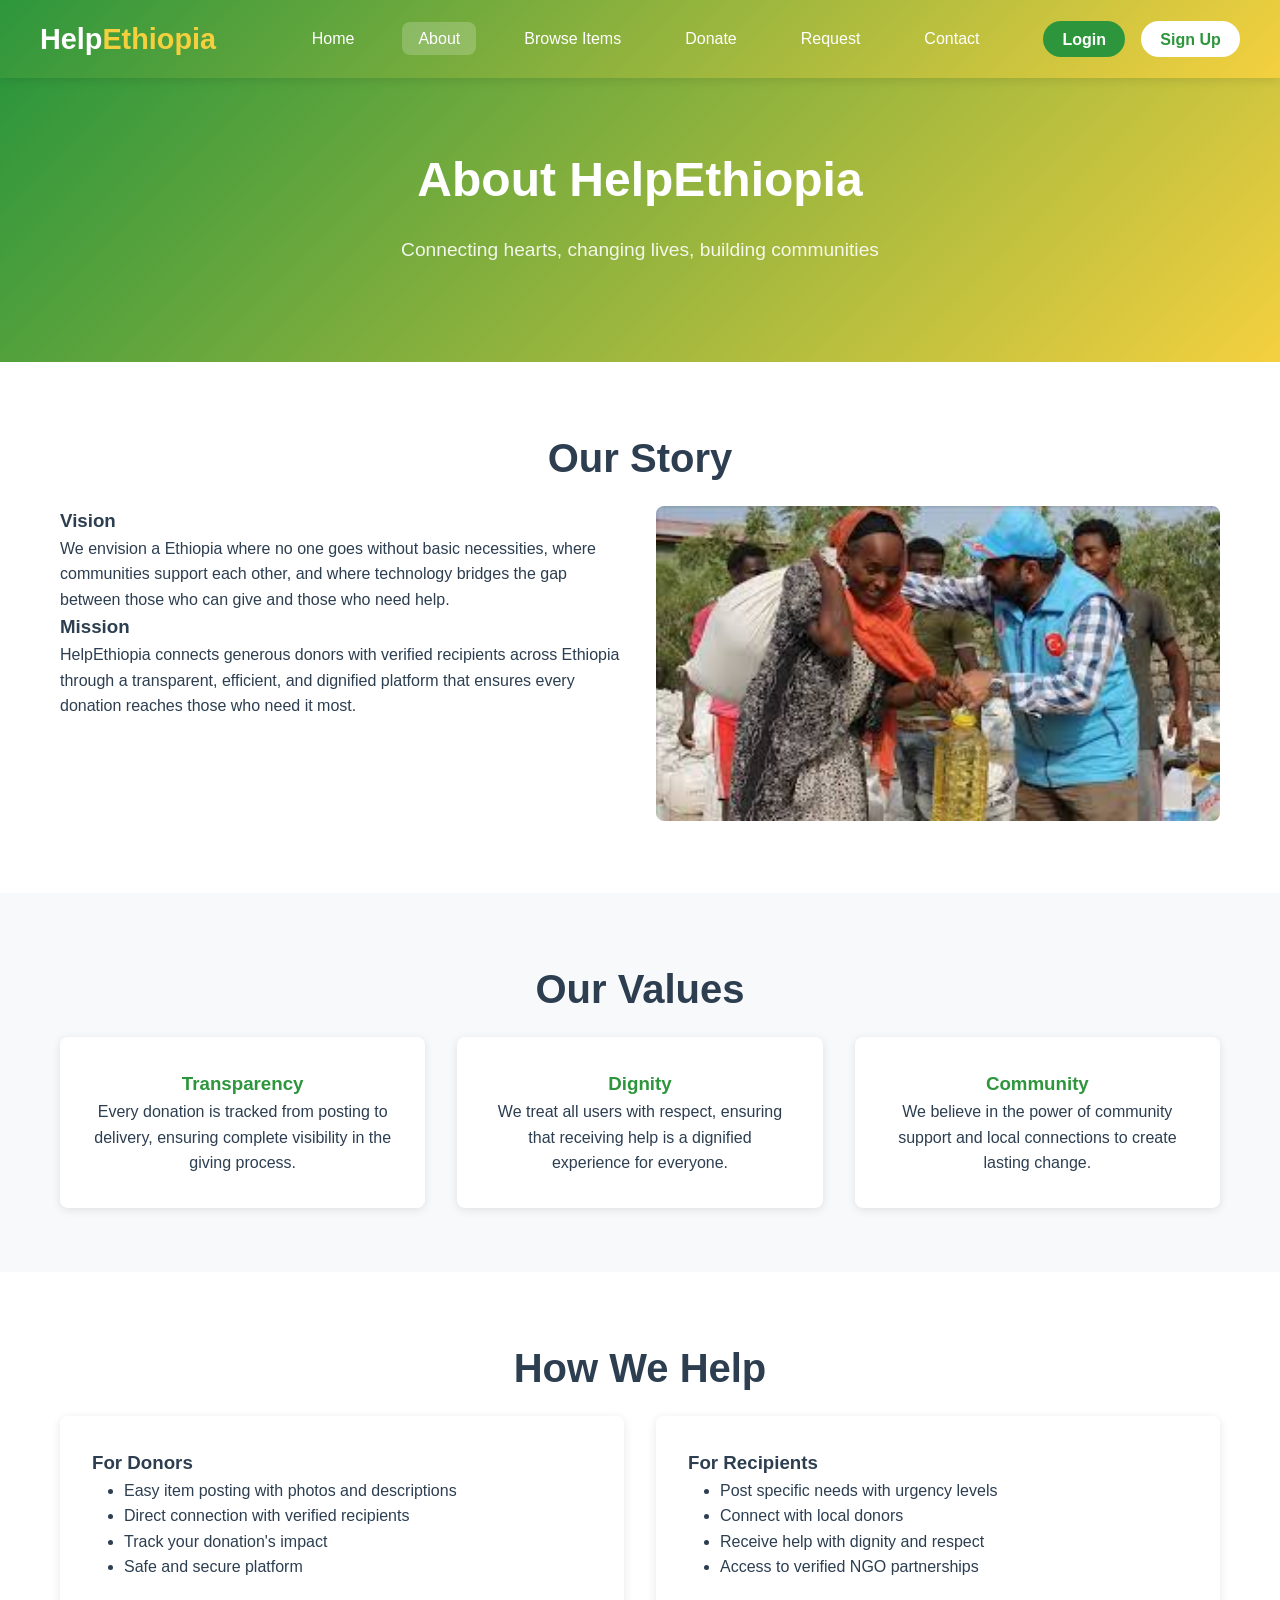
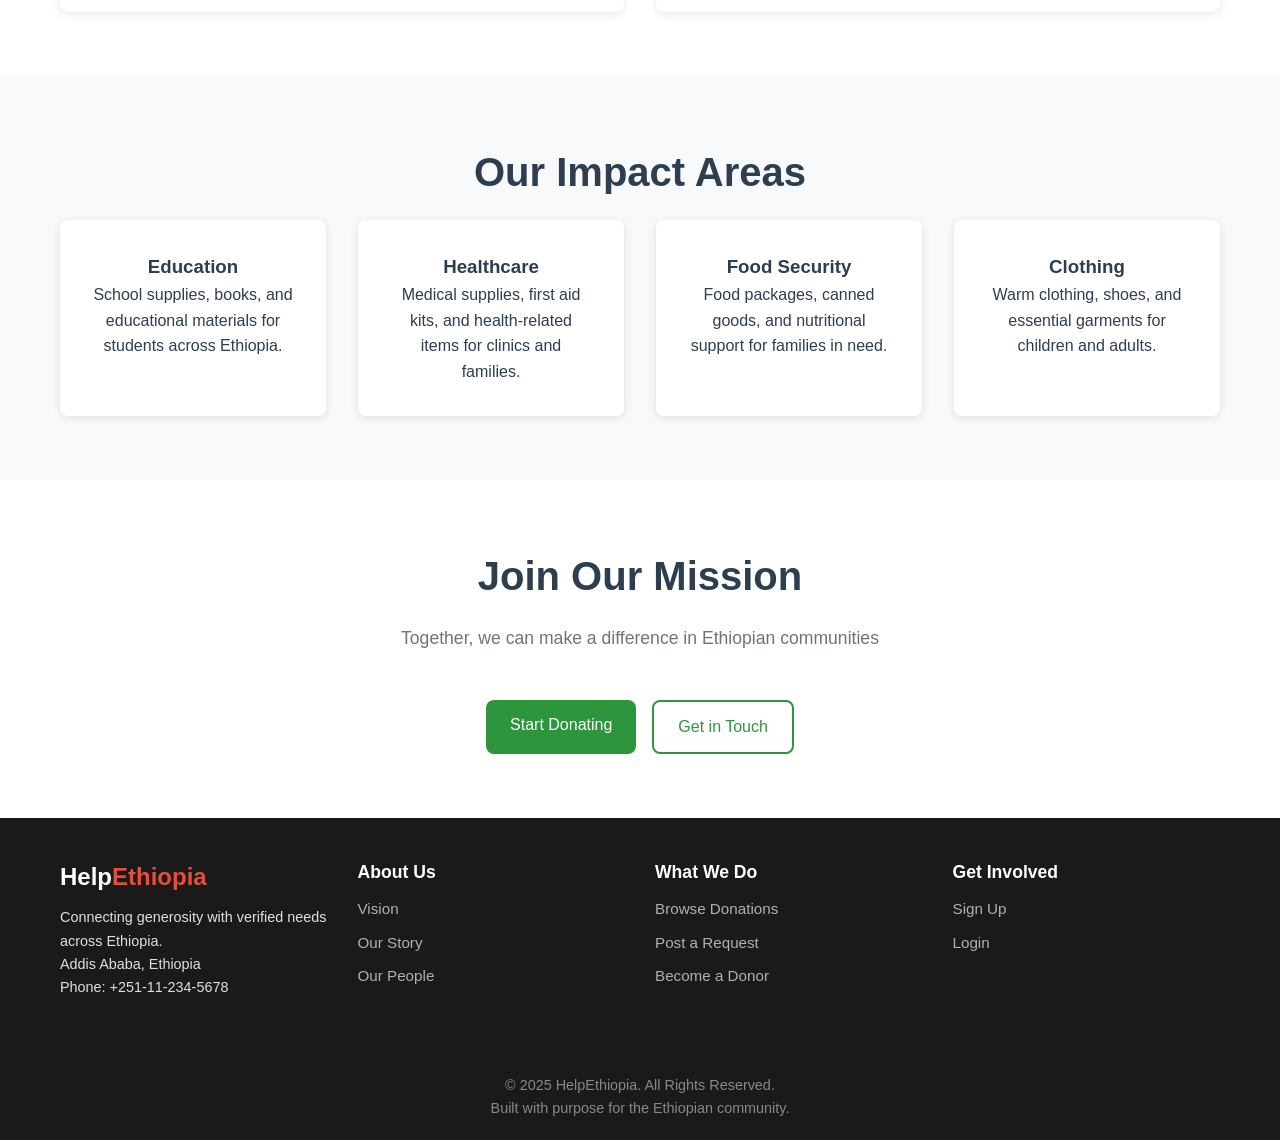
==== about.html @ 4b8dea4b "first commit" ====
<!DOCTYPE html>
<html lang="en">
<head>
    <meta charset="UTF-8">
    <meta name="viewport" content="width=device-width, initial-scale=1.0">
    <title>About Us - HelpEthiopia</title>
    <link rel="icon" type="image/jpeg" href="images/download.jpg">
    <link rel="stylesheet" href="css/style.css">
    

</head>
<body>
    <!-- Navigation -->
    <header>
        <nav class="navbar container">
            <div class="logo">Help<span>Ethiopia</span></div>
            <ul class="nav-links">
                <li><a href="index.html">Home</a></li>
                <li><a href="about.html" class="active">About</a></li>
                <li><a href="items.html">Browse Items</a></li>
                <li><a href="donate.html">Donate</a></li>
                <li><a href="request.html">Request</a></li>
                <li><a href="contact.html">Contact</a></li>
            </ul>
            <ul class="nav-auth">
                <li><a href="login.html" class="btn-login">Login</a></li>
                <li><a href="signup.html" class="btn-signup">Sign Up</a></li>
            </ul>
        </nav>
    </header>

    <!-- Hero Section -->
    <section class="hero">
        <div class="container">
            <h1>About HelpEthiopia</h1>
            <p>Connecting hearts, changing lives, building communities</p>
        </div>
    </section>

    <!-- Our Story Section -->
    <section class="section">
        <div class="container">
            <h2 class="section-title">Our Story</h2>
            <div class="grid grid-2">
                <div>
                    <h3>Vision</h3>
                    <p>We envision a Ethiopia where no one goes without basic necessities, where communities support each other, and where technology bridges the gap between those who can give and those who need help.</p>
                    
                    <h3>Mission</h3>
                    <p>HelpEthiopia connects generous donors with verified recipients across Ethiopia through a transparent, efficient, and dignified platform that ensures every donation reaches those who need it most.</p>
                </div>
                <div>
                    <img src="images/giving food.jpg" alt="Community helping" style="width: 100%; border-radius: var(--border-radius);">
                </div>
            </div>
        </div>
    </section>

    <!-- Values Section -->
    <section class="section" style="background-color: var(--light-gray);">
        <div class="container">
            <h2 class="section-title">Our Values</h2>
            <div class="grid grid-3">
                <div class="card text-center">
                    <h3 style="color: var(--primary-green);">Transparency</h3>
                    <p>Every donation is tracked from posting to delivery, ensuring complete visibility in the giving process.</p>
                </div>
                <div class="card text-center">
                    <h3 style="color: var(--primary-green);">Dignity</h3>
                    <p>We treat all users with respect, ensuring that receiving help is a dignified experience for everyone.</p>
                </div>
                <div class="card text-center">
                    <h3 style="color: var(--primary-green);">Community</h3>
                    <p>We believe in the power of community support and local connections to create lasting change.</p>
                </div>
            </div>
        </div>
    </section>

    <!-- How We Help Section -->
    <section class="section">
        <div class="container">
            <h2 class="section-title">How We Help</h2>
            <div class="grid grid-2">
                <div class="card">
                    <h3>For Donors</h3>
                    <ul style="list-style: disc; margin-left: 2rem;">
                        <li>Easy item posting with photos and descriptions</li>
                        <li>Direct connection with verified recipients</li>
                        <li>Track your donation's impact</li>
                        <li>Safe and secure platform</li>
                    </ul>
                </div>
                <div class="card">
                    <h3>For Recipients</h3>
                    <ul style="list-style: disc; margin-left: 2rem;">
                        <li>Post specific needs with urgency levels</li>
                        <li>Connect with local donors</li>
                        <li>Receive help with dignity and respect</li>
                        <li>Access to verified NGO partnerships</li>
                    </ul>
                </div>
            </div>
        </div>
    </section>

    <!-- Team Section -->
    <section class="section" style="background-color: var(--light-gray);">
        <div class="container">
            <h2 class="section-title">Our Impact Areas</h2>
            <div class="grid grid-4">
                <div class="card text-center">
                    <h3>Education</h3>
                    <p>School supplies, books, and educational materials for students across Ethiopia.</p>
                </div>
                <div class="card text-center">
                    <h3>Healthcare</h3>
                    <p>Medical supplies, first aid kits, and health-related items for clinics and families.</p>
                </div>
                <div class="card text-center">
                    <h3>Food Security</h3>
                    <p>Food packages, canned goods, and nutritional support for families in need.</p>
                </div>
                <div class="card text-center">
                    <h3>Clothing</h3>
                    <p>Warm clothing, shoes, and essential garments for children and adults.</p>
                </div>
            </div>
        </div>
    </section>

    <!-- Call to Action -->
    <section class="section">
        <div class="container text-center">
            <h2 class="section-title">Join Our Mission</h2>
            <p class="section-subtitle">Together, we can make a difference in Ethiopian communities</p>
            <div class="hero-buttons">
                <a href="donate.html" class="btn btn-primary">Start Donating</a>
                <a href="contact.html" class="btn btn-outline">Get in Touch</a>
            </div>
        </div>
    </section>

    <!-- Footer -->
   <footer class="footer-main">
    <div class="container footer-content">
        <div class="footer-logo-col">
            <div class="footer-logo">Help<span>Ethiopia</span></div>
            <p class="footer-info">
                Connecting generosity with verified needs across Ethiopia.<br>
                Addis Ababa, Ethiopia<br>
                Phone: +251-11-234-5678
            </p>
            <div class="footer-social">
                <a href="#"><i class="fab fa-facebook-f"></i></a>
                <a href="#"><i class="fab fa-twitter"></i></a>
                <a href="#"><i class="fab fa-instagram"></i></a>
                <a href="#"><i class="fab fa-linkedin-in"></i></a>
            </div>
        </div>

        <div class="footer-col">
            <h4>About Us</h4>
            <ul>
                <li><a href="about.html#vision">Vision</a></li>
                <li><a href="about.html#story">Our Story</a></li>
                <li><a href="about.html#team">Our People</a></li>
            </ul>
        </div>

        <div class="footer-col">
            <h4>What We Do</h4>
            <ul>
                <li><a href="items.html">Browse Donations</a></li>
                <li><a href="request.html">Post a Request</a></li>
                <li><a href="donate.html">Become a Donor</a></li>
            </ul>
        </div>

        <div class="footer-col">
            <h4>Get Involved</h4>
            <ul>
                <li><a href="signup.html">Sign Up</a></li>
                <li><a href="login.html">Login</a></li>
            </ul>
        </div>
    </div>

    <div class="footer-bottom">
        <p>&copy; 2025 HelpEthiopia. All Rights Reserved.</p>
        <p>Built with purpose for the Ethiopian community.</p>
    </div>
</footer>

    <script src="js/main.js"></script>
</body>
</html>
---- css/style.css ----
/* style.css - Common styles for HelpEthiopia */
/* Shared styles: variables, reset, navigation, footer, buttons, utilities, common components */

/* ===== CSS VARIABLES ===== */
:root {
    --primary-green: #2D963C;
    --primary-yellow: #F4D03F;
    --primary-red: #E74C3C;
    --dark: #2C3E50;
    --light-gray: #F8F9FA;
    --medium-gray: #6C757D;
    --white: #FFFFFF;
    --shadow: 0 2px 10px rgba(0,0,0,0.1);
    --border-radius: 8px;
    --transition: all 0.3s ease;
}

/* ===== RESET & BASE STYLES ===== */
* {
    margin: 0;
    padding: 0;
    box-sizing: border-box;
}

body {
    font-family: 'Segoe UI', Tahoma, Geneva, Verdana, sans-serif;
    line-height: 1.6;
    color: var(--dark);
    background-color: var(--white);
}

img {
    max-width: 100%;
    height: auto;
}

a {
    text-decoration: none;
    color: inherit;
}

ul {
    list-style: none;
}

/* ===== LAYOUT COMPONENTS ===== */
.container {
    max-width: 1200px;
    margin: 0 auto;
    padding: 0 20px;
}

/* ===== COMMON HERO SECTION ===== */
.hero {
    background: linear-gradient(135deg, var(--primary-green), var(--primary-yellow));
    color: var(--white);
    text-align: center;
    padding: 4rem 0;
}

.hero h1 {
    font-size: 3rem;
    margin-bottom: 1rem;
    font-weight: bold;
}

.hero p {
    font-size: 1.2rem;
    margin-bottom: 2rem;
    opacity: 0.9;
}

.hero-buttons {
    display: flex;
    gap: 1rem;
    justify-content: center;
    flex-wrap: wrap;
}

/* ===== COMMON SECTIONS ===== */
.section {
    padding: 4rem 0;
}

.section-title {
    text-align: center;
    font-size: 2.5rem;
    margin-bottom: 1rem;
    color: var(--dark);
}

.section-subtitle {
    text-align: center;
    font-size: 1.1rem;
    color: var(--medium-gray);
    margin-bottom: 3rem;
}

/* ===== COMMON GRID LAYOUTS ===== */
.grid {
    display: grid;
    gap: 2rem;
}

.grid-2 {
    grid-template-columns: repeat(auto-fit, minmax(300px, 1fr));
}

.grid-3 {
    grid-template-columns: repeat(auto-fit, minmax(250px, 1fr));
}

.grid-4 {
    grid-template-columns: repeat(auto-fit, minmax(200px, 1fr));
}

/* ===== COMMON CARDS ===== */
.card {
    background: var(--white);
    border-radius: var(--border-radius);
    box-shadow: var(--shadow);
    padding: 2rem;
    transition: var(--transition);
}

.card:hover {
    transform: translateY(-5px);
    box-shadow: 0 4px 20px rgba(0,0,0,0.15);
}

/* ===== COMMON FORMS ===== */
.form-container {
    max-width: 600px;
    margin: 0 auto;
    background: var(--white);
    padding: 2rem;
    border-radius: var(--border-radius);
    box-shadow: var(--shadow);
}

.form-group {
    margin-bottom: 1.5rem;
}

.form-group label {
    display: block;
    margin-bottom: 0.5rem;
    font-weight: 500;
    color: var(--dark);
}

.form-control {
    width: 100%;
    padding: 0.75rem;
    border: 2px solid #E9ECEF;
    border-radius: var(--border-radius);
    font-size: 1rem;
    transition: var(--transition);
}

.form-control:focus {
    outline: none;
    border-color: var(--primary-green);
    box-shadow: 0 0 0 3px rgba(45, 150, 60, 0.1);
}

textarea.form-control {
    resize: vertical;
    min-height: 120px;
}

/* ===== HEADER & NAVIGATION ===== */
header {
    background: linear-gradient(135deg, var(--primary-green), var(--primary-yellow));
    box-shadow: var(--shadow);
    position: sticky;
    top: 0;
    z-index: 100;
}

.navbar {
    display: flex;
    justify-content: space-between;
    align-items: center;
    padding: 1rem 0;
}

.logo {
    font-size: 1.8rem;
    font-weight: bold;
    color: var(--white);
}

.logo span {
    color: var(--primary-yellow);
}

.nav-links {
    display: flex;
    gap: 2rem;
    margin-left: 2rem;
}

.nav-auth {
    display: flex;
    gap: 1rem;
    align-items: center;
}

.nav-links a,
.nav-auth a {
    color: var(--white);
    font-weight: 500;
    padding: 0.5rem 1rem;
    border-radius: var(--border-radius);
    transition: var(--transition);
}

.nav-links a:hover,
.nav-links a.active,
.nav-auth a:hover {
    background-color: rgba(255, 255, 255, 0.2);
}

/* Special styling for login and Sign Up button */
.btn-signup {
    background-color: var(--white) !important;
    color: var(--primary-green) !important;
    font-weight: 600 !important;
    padding: 0.6rem 1.2rem !important;
    border-radius: 25px !important;
}

.btn-login {
    background-color: var(--primary-green) !important;
    color: var(--white) !important;
    font-weight: 600 !important;
    padding: 0.6rem 1.2rem !important;
    border-radius: 25px !important;
}

.btn-login:hover {
    background-color: #247A32 !important;
    transform: translateY(-1px);
    box-shadow: 0 2px 8px rgba(0, 0, 0, 0.15);
}

.btn-signup:hover {
    background-color: rgba(255, 255, 255, 0.9) !important;
    transform: translateY(-1px);
    box-shadow: 0 2px 8px rgba(0, 0, 0, 0.15);
}

/* Mobile Navigation */
@media (max-width: 768px) {
    .navbar {
        flex-direction: column;
        gap: 1rem;
    }
    
    .nav-links {
        flex-wrap: wrap;
        justify-content: center;
        gap: 1rem;
        margin-left: 0;
    }
    
    .nav-auth {
        justify-content: center;
        gap: 1rem;
    }
}

/* ===== BUTTONS ===== */
.btn {
    display: inline-block;
    padding: 0.75rem 1.5rem;
    border: none;
    border-radius: var(--border-radius);
    font-size: 1rem;
    font-weight: 500;
    text-align: center;
    cursor: pointer;
    transition: var(--transition);
    text-decoration: none;
}

.btn-primary {
    background-color: var(--primary-green);
    color: var(--white);
}

.btn-primary:hover {
    background-color: #247A32;
    transform: translateY(-2px);
}

.btn-secondary {
    background-color: var(--primary-red);
    color: var(--white);
}

.btn-secondary:hover {
    background-color: #C0392B;
    transform: translateY(-2px);
}

.btn-outline {
    background-color: transparent;
    color: var(--primary-green);
    border: 2px solid var(--primary-green);
}

.btn-outline:hover {
    background-color: var(--primary-green);
    color: var(--white);
}

/* ===== FOOTER ===== */
.footer-main {
    background-color: #1a1a1a;
    color: #e0e0e0;
    padding: 40px 20px 20px;
}

.footer-content {
    display: flex;
    flex-wrap: wrap;
    gap: 30px;
    justify-content: space-between;
}

.footer-logo-col,
.footer-col {
    flex: 1;
    min-width: 180px;
}

.footer-logo {
    font-size: 1.5rem;
    font-weight: bold;
    margin-bottom: 10px;
    color: #fff;
}

.footer-logo span {
    color: #e74c3c; /* primary red */
}

.footer-info {
    font-size: 0.9rem;
    margin-bottom: 15px;
}

.footer-social a {
    color: #fff;
    margin-right: 10px;
    font-size: 1.2rem;
}

.footer-social a:hover {
    color: #f4d03f; /* primary yellow */
}

.footer-col h4 {
    color: #fff;
    margin-bottom: 10px;
    font-size: 1.1rem;
}

.footer-col ul {
    list-style: none;
    padding: 0;
}

.footer-col ul li {
    margin-bottom: 8px;
}

.footer-col ul li a {
    color: #b0b0b0;
    text-decoration: none;
    font-size: 0.95rem;
}

.footer-col ul li a:hover {
    color: #f4d03f;
}

.footer-bottom {
    text-align: center;
    margin-top: 30px;
    font-size: 0.9rem;
    color: #888;
}

/* ===== UTILITY CLASSES ===== */
.text-center {
    text-align: center;
}

.text-left {
    text-align: left;
}

.text-right {
    text-align: right;
}

.mb-1 { margin-bottom: 0.5rem; }
.mb-2 { margin-bottom: 1rem; }
.mb-3 { margin-bottom: 1.5rem; }
.mb-4 { margin-bottom: 2rem; }

.mt-1 { margin-top: 0.5rem; }
.mt-2 { margin-top: 1rem; }
.mt-3 { margin-top: 1.5rem; }
.mt-4 { margin-top: 2rem; }

.p-1 { padding: 0.5rem; }
.p-2 { padding: 1rem; }
.p-3 { padding: 1.5rem; }
.p-4 { padding: 2rem; }

.hidden {
    display: none;
}

.visible {
    display: block;
}

/* ===== COMMON RESPONSIVE DESIGN ===== */
@media (max-width: 768px) {
    .container {
        padding: 0 15px;
    }
    
    .btn {
        padding: 0.6rem 1.2rem;
        font-size: 0.9rem;
    }
    
    .hero h1 {
        font-size: 2rem;
    }
    
    .hero-buttons {
        flex-direction: column;
        align-items: center;
    }
    
    .section {
        padding: 2rem 0;
    }
    
    .section-title {
        font-size: 2rem;
    }
    
    .form-container {
        padding: 1.5rem;
    }
    
    .grid {
        gap: 1rem;
    }
}

@media (max-width: 480px) {
    .hero h1 {
        font-size: 1.8rem;
    }
    
    .section-title {
        font-size: 1.8rem;
    }
    
    .form-container {
        padding: 1rem;
    }
}
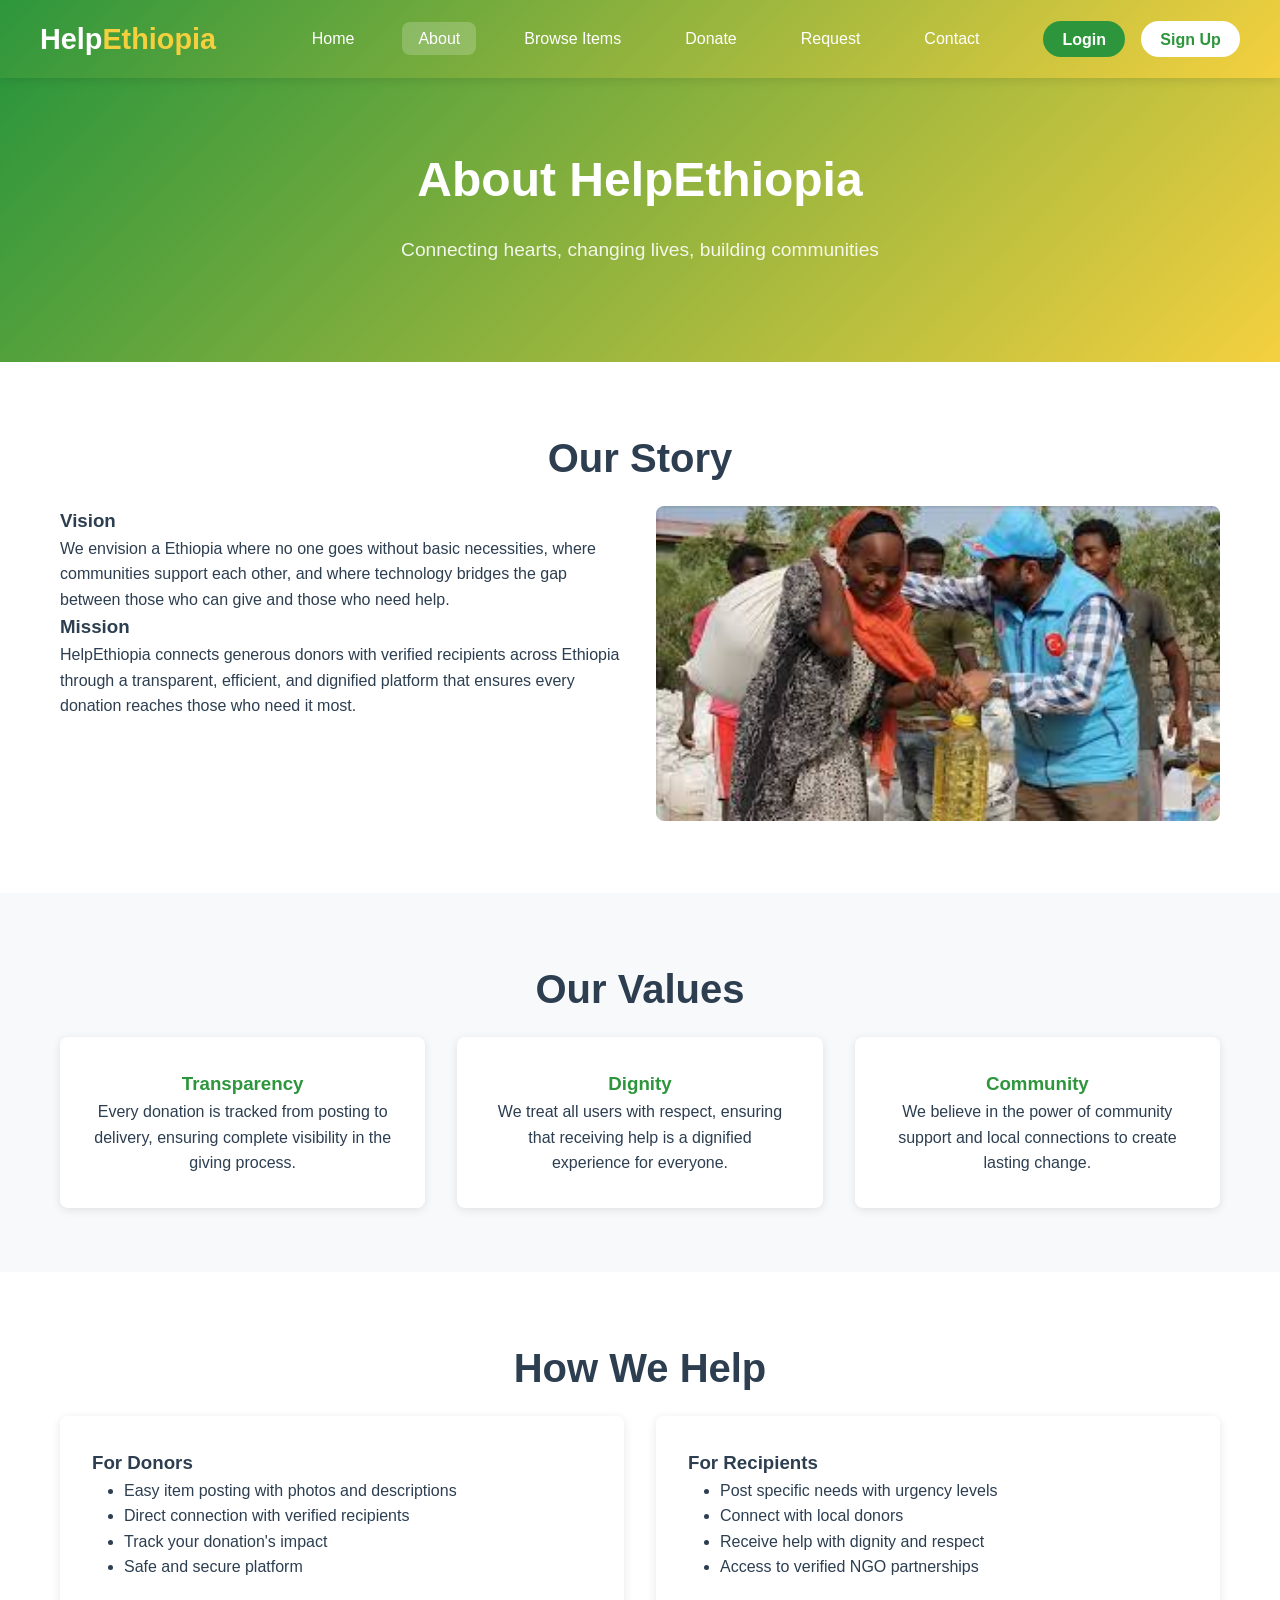
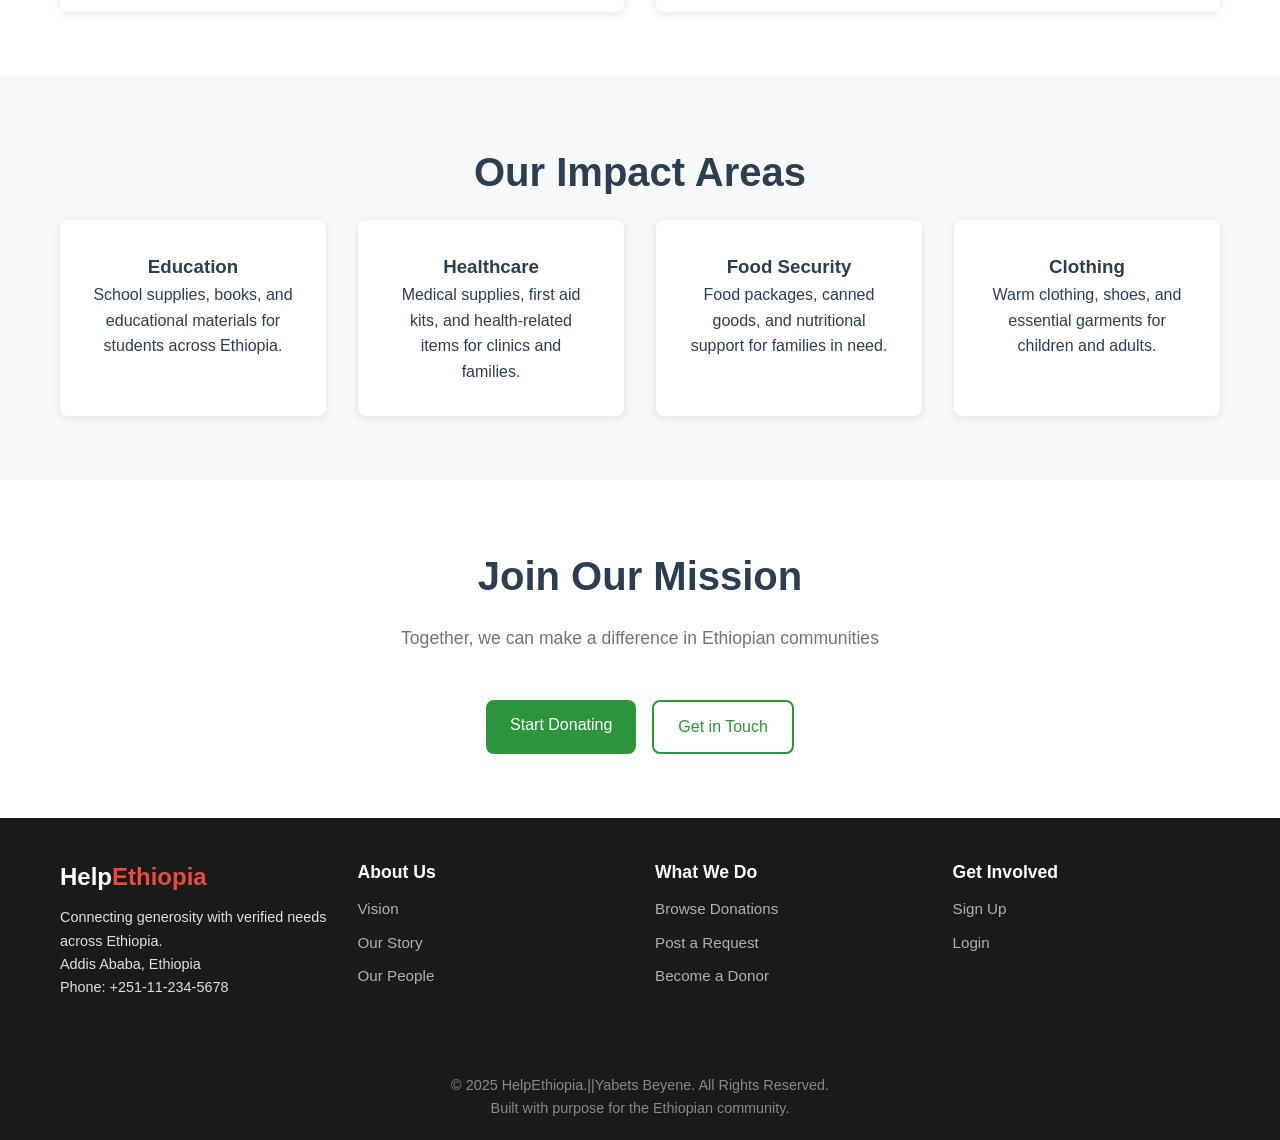
==== commit 8cad7970: "i changed a little thing" ====
--- a/about.html
+++ b/about.html
@@ -187,7 +187,7 @@
     </div>
 
     <div class="footer-bottom">
-        <p>&copy; 2025 HelpEthiopia. All Rights Reserved.</p>
+        <p>&copy; 2025 HelpEthiopia.||Yabets Beyene. All Rights Reserved.</p>
         <p>Built with purpose for the Ethiopian community.</p>
     </div>
 </footer>
